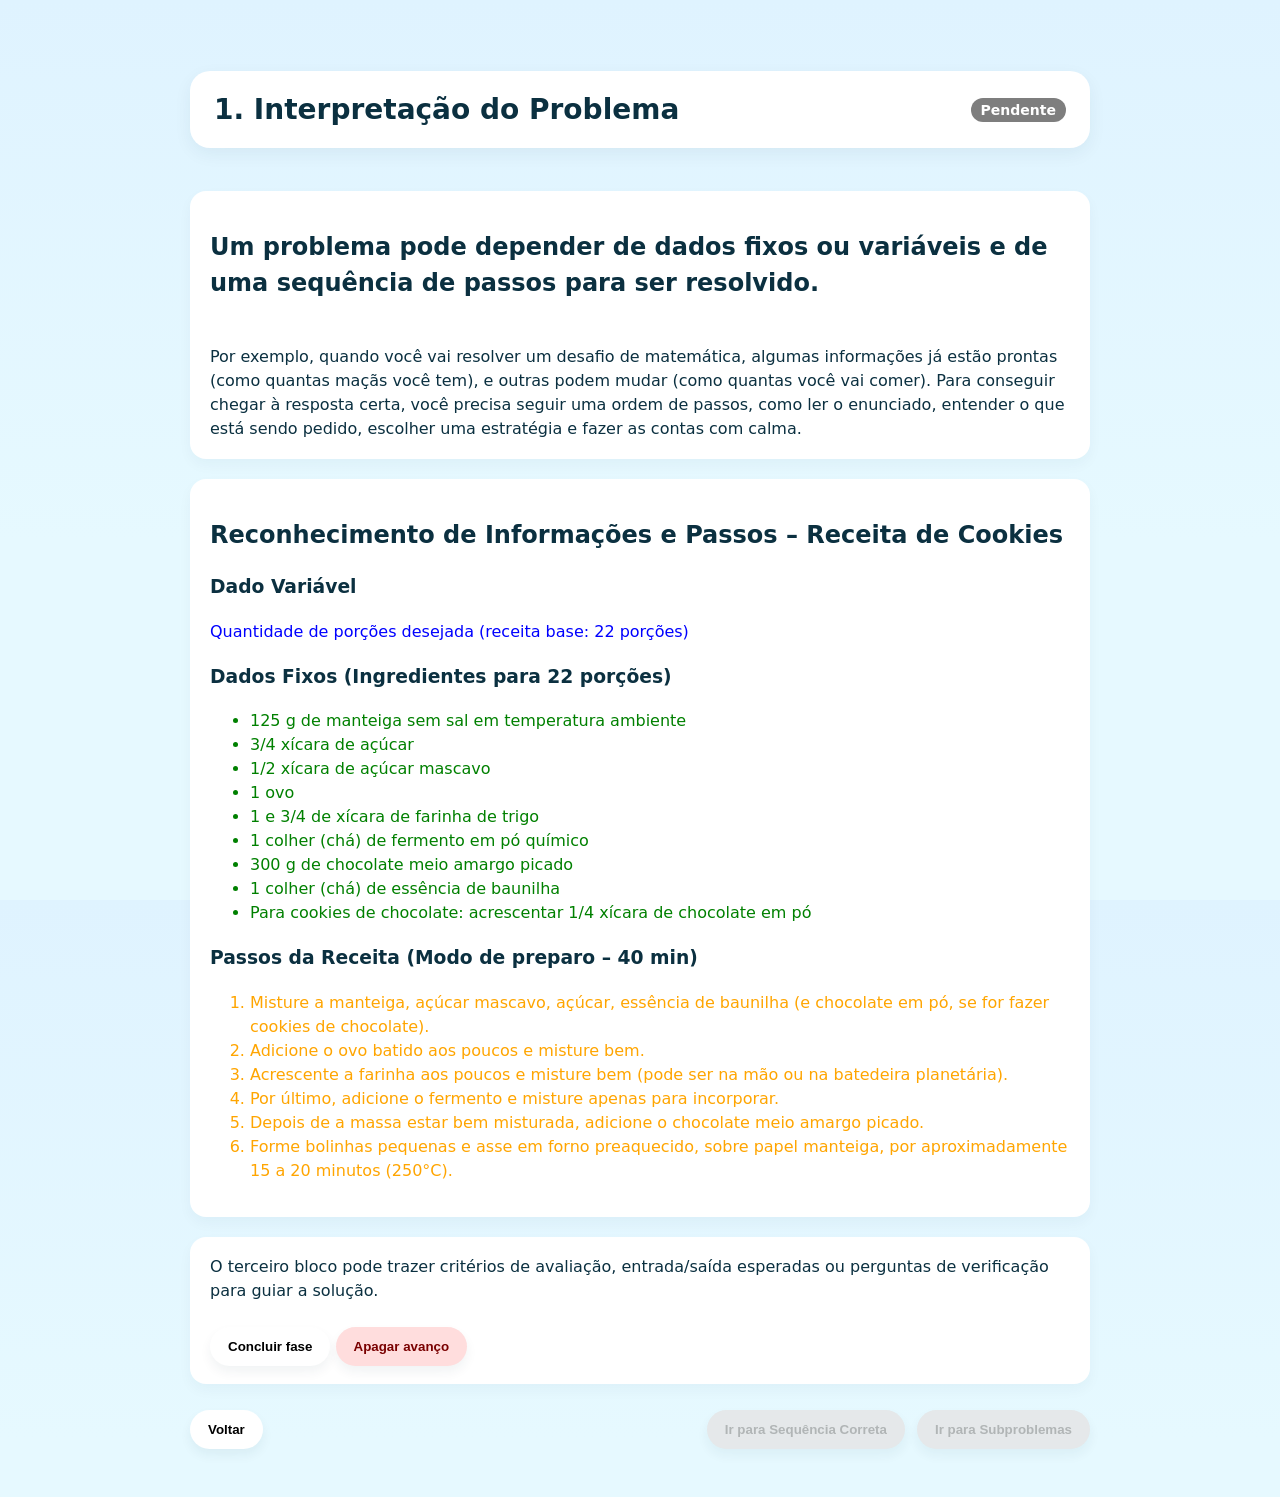
==== Implementação/fase 1.html @ 33d705ee "estrutura" ====
<!doctype html>
<html lang="pt-BR">
<head>
  <meta charset="utf-8" />
  <meta name="viewport" content="width=device-width, initial-scale=1" />
  <title>Interpretação do Problema</title>
  <style>
    :root{
      --bg: #dff3ff;
      --card: #ffffff;
      --radius: 16px;
      --gap: 20px;
      --maxw: 900px;
      --text-color: #0b3040;
    }

    *{box-sizing:border-box}
    html,body{
      height:100%;
      margin:0;
      font-family: Inter, system-ui, -apple-system, "Segoe UI", Roboto, "Helvetica Neue", Arial;
      background: linear-gradient(180deg, var(--bg), #e6f9ff 60%);
      color: var(--text-color);
      -webkit-font-smoothing:antialiased;
      -moz-osx-font-smoothing:grayscale;
    }

    .page{
      min-height:100%;
      display:flex;
      align-items:center;
      justify-content:center;
      padding:48px 16px;
    }

    .card{
      width:100%;
      max-width:var(--maxw);
      display:grid;
      grid-template-columns: 1fr;
      gap:var(--gap);
    }

    .title-box{
      background:var(--card);
      padding:22px 24px;
      border-radius: calc(var(--radius) + 4px);
      box-shadow: 0 6px 18px rgba(11,48,64,0.06);
      font-size:clamp(20px, 3.6vw, 28px);
      font-weight:700;
      display:flex;
      align-items:center;
      justify-content:space-between;
    }

    .text-block{
      background:var(--card);
      padding:18px 20px;
      border-radius:var(--radius);
      box-shadow: 0 6px 14px rgba(11,48,64,0.04);
      line-height:1.5;
      font-size:16px;
    }

    .controls{
      display:flex;
      gap:12px;
      justify-content:space-between;
      align-items:center;
      margin-top:6px;
    }

    .btn{
      background: var(--card);
      border:0;
      padding:12px 18px;
      border-radius:999px;
      box-shadow: 0 6px 12px rgba(11,48,64,0.06);
      cursor:pointer;
      font-weight:600;
      transition:transform .12s ease, box-shadow .12s ease, background .12s ease;
    }

    .btn:disabled{
      background:#e5e5e5;
      cursor:not-allowed;
      opacity:0.8;
    }

    .btn:active{transform:translateY(1px)}
    .btn:focus{outline:3px solid rgba(11,48,64,0.08)}

    .btn.secondary{
      padding:10px 16px;
    }

    .btn-danger{
      background:#ffdddd;
      color:#7a0000;
      font-weight:700;
    }

    @media (min-width:700px){
      .card{
        grid-template-columns: 1fr;
      }
      .controls{
        display:flex;
      }
    }
    
    .status-badge{
      float:right;
      padding:4px 10px;
      border-radius:12px;
      font-size:14px;
      font-weight:600;
      color:white;
    }

    .status-pendente{
      background:#7e7e7e;
    }

    .status-concluido{
      background:#2e9d3d;
    }
  </style>
</head>
<body>
  <main class="page">
    <section class="card" role="main" aria-labelledby="page-title">
      <h1 id="page-title" class="title-box">1. Interpretação do Problema
        <span id="statusBadge" class="status-badge">Pendente</span>
      </h1>

      <article class="text-block">
        <h2>Um problema pode depender de dados fixos ou variáveis e de uma sequência de passos para ser resolvido.</h2>
        <br>
        Por exemplo, quando você vai resolver um desafio de matemática, algumas informações já estão prontas (como quantas maçãs você tem), e outras podem mudar (como quantas você vai comer). Para conseguir chegar à resposta certa, você precisa seguir uma ordem de passos, como ler o enunciado, entender o que está sendo pedido, escolher uma estratégia e fazer as contas com calma.
      </article>

      <article class="text-block">

        <h2>Reconhecimento de Informações e Passos – Receita de Cookies</h2>

        <h3>Dado Variável</h3>
        <p style="color: blue;">Quantidade de porções desejada (receita base: 22 porções)</p>

        <h3>Dados Fixos (Ingredientes para 22 porções)</h3>
        <ul>
          <li style="color: green;">125 g de manteiga sem sal em temperatura ambiente</li>
          <li style="color: green;">3/4 xícara de açúcar</li>
          <li style="color: green;">1/2 xícara de açúcar mascavo</li>
          <li style="color: green;">1 ovo</li>
          <li style="color: green;">1 e 3/4 de xícara de farinha de trigo</li>
          <li style="color: green;">1 colher (chá) de fermento em pó químico</li>
          <li style="color: green;">300 g de chocolate meio amargo picado</li>
          <li style="color: green;">1 colher (chá) de essência de baunilha</li>
          <li style="color: green;">Para cookies de chocolate: acrescentar 1/4 xícara de chocolate em pó</li>
        </ul>

        <h3>Passos da Receita (Modo de preparo – 40 min)</h3>
        <ol>
          <li style="color: orange;">Misture a manteiga, açúcar mascavo, açúcar, essência de baunilha (e chocolate em pó, se for fazer cookies de chocolate).</li>
          <li style="color: orange;">Adicione o ovo batido aos poucos e misture bem.</li>
          <li style="color: orange;">Acrescente a farinha aos poucos e misture bem (pode ser na mão ou na batedeira planetária).</li>
          <li style="color: orange;">Por último, adicione o fermento e misture apenas para incorporar.</li>
          <li style="color: orange;">Depois de a massa estar bem misturada, adicione o chocolate meio amargo picado.</li>
          <li style="color: orange;">Forme bolinhas pequenas e asse em forno preaquecido, sobre papel manteiga, por aproximadamente 15 a 20 minutos (250°C).</li>
        </ol>
      </article>

      <article class="text-block">
        O terceiro bloco pode trazer critérios de avaliação, entrada/saída esperadas ou perguntas de verificação para guiar a solução.
        <br><br>
        <button id="concluirBtn" class="btn" type="button">Concluir fase</button>
        <button id="apagarBtn" class="btn btn-danger" type="button">Apagar avanço</button>
      </article>

      <div class="controls" aria-hidden="false">
        <button class="btn left" id="backBtn" type="button">Voltar</button>
        
        <div style="display:flex; gap:12px;">
          <button class="btn left" id="jumpBtn" type="button">Ir para Sequência Correta</button>
          <button class="btn right" id="nextBtn" type="button">Ir para Subproblemas</button>
        </div>
      </div>
    </section>
  </main>

  <script>
    const fase = "fase 1";

    const backBtn = document.getElementById('backBtn');
    const jumpBtn = document.getElementById('jumpBtn');
    const nextBtn = document.getElementById('nextBtn');
    const concluirBtn = document.getElementById('concluirBtn');
    const apagarBtn = document.getElementById('apagarBtn');

    const statusBadge = document.getElementById('statusBadge');

    function voltarPagina() {
      window.location.href = 'main.html';
    }

    function irParaProximaFase() {
      window.location.href = 'fase 2.html';
    }

    function irParaOutraFase(){
      window.location.href = 'fase 4.html';
    }

    function foiConcluida() {
      const valor = localStorage.getItem(fase);
      if (valor === null) {
        localStorage.setItem(fase, 'nao concluida');
        return false;
      }
      return valor === 'concluida';
    }

    function concluirFase(){
      localStorage.setItem(fase, 'concluida');
      atualizarStatus();
    }

    function apagarAvanco(){
      localStorage.setItem(fase, 'nao concluida');
      atualizarStatus();
    }

    function atualizarStatus(){
      if(foiConcluida()){
        statusBadge.textContent = 'Concluído';
        statusBadge.className = 'status-badge status-concluido';
        nextBtn.disabled = false;
        jumpBtn.disabled = false;
      } else {
        statusBadge.textContent = 'Pendente';
        statusBadge.className = 'status-badge status-pendente';
        nextBtn.disabled = true;
        jumpBtn.disabled = true;
      }
    }

    backBtn.addEventListener('click', voltarPagina);
    jumpBtn.addEventListener('click', irParaOutraFase);
    nextBtn.addEventListener('click', irParaProximaFase);
    concluirBtn.addEventListener('click', concluirFase);
    apagarBtn.addEventListener('click', apagarAvanco);
    
    atualizarStatus();
  </script>
</body>
</html>
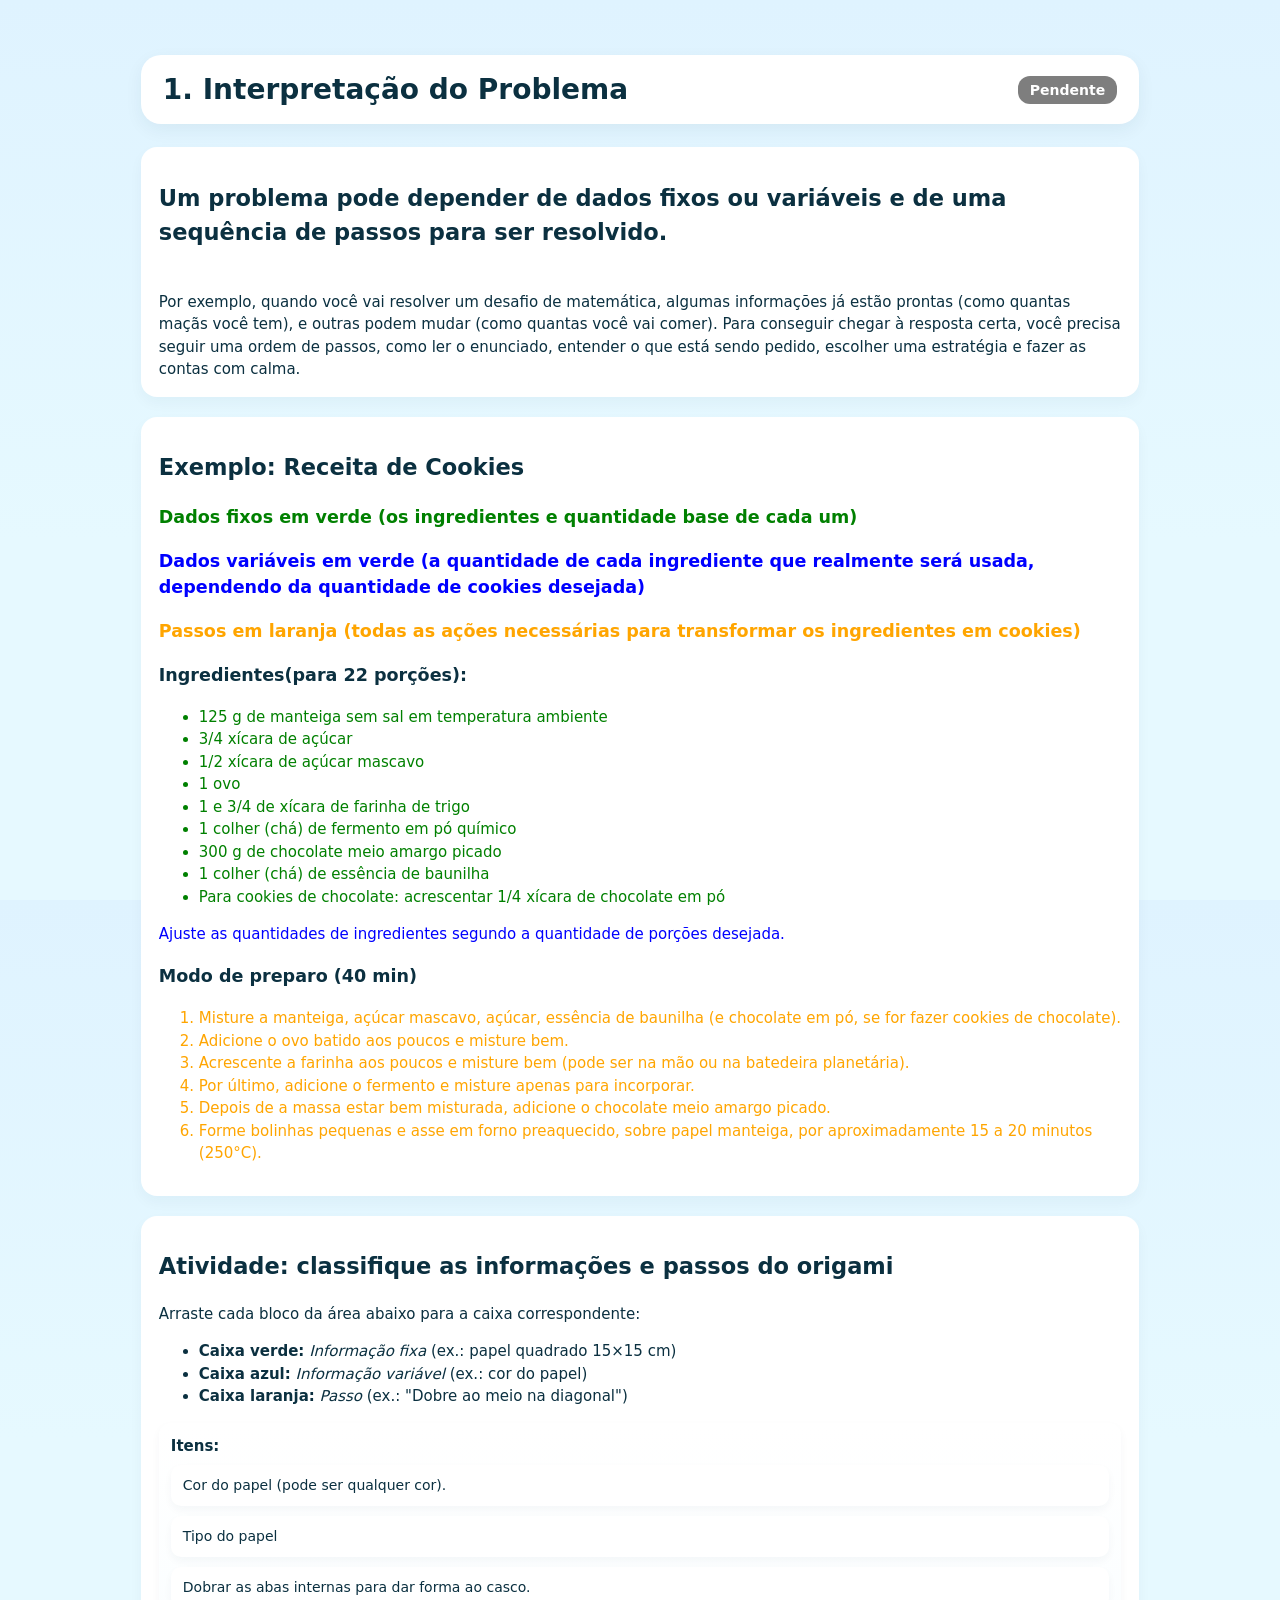
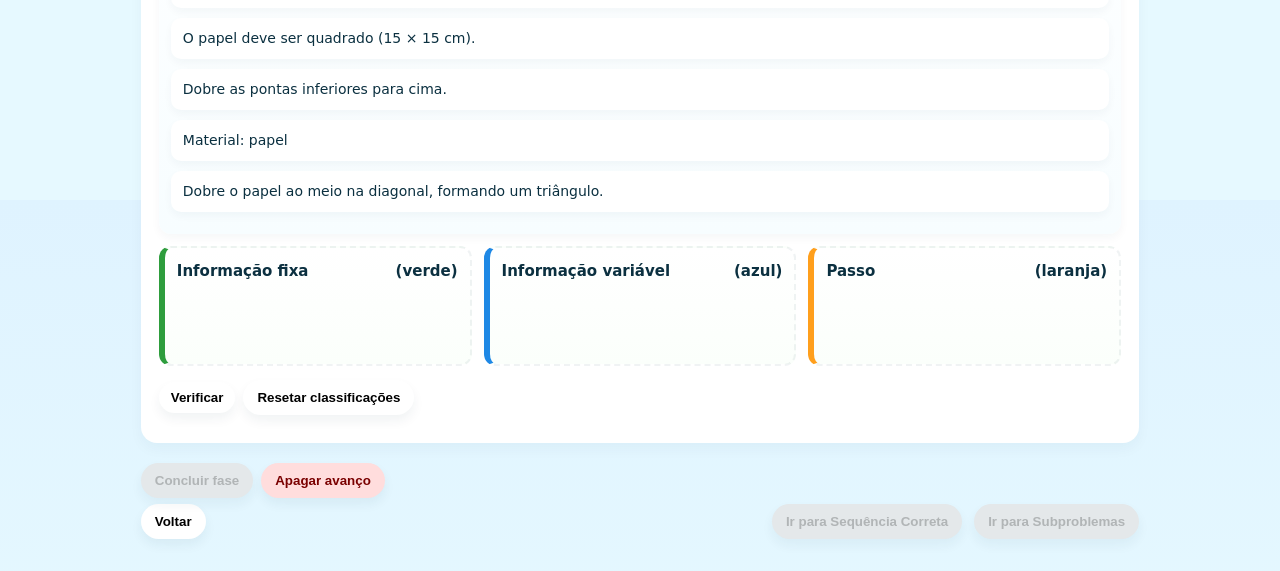
==== commit 11ff6b38: "Fase 1 pronta" ====
--- a/Implementação/fase 1.html
+++ b/Implementação/fase 1.html
@@ -3,15 +3,19 @@
 <head>
   <meta charset="utf-8" />
   <meta name="viewport" content="width=device-width, initial-scale=1" />
-  <title>Interpretação do Problema</title>
+  <title>1. Interpretação do Problema — Origami</title>
   <style>
     :root{
       --bg: #dff3ff;
       --card: #ffffff;
       --radius: 16px;
       --gap: 20px;
-      --maxw: 900px;
+      --maxw: 1100px;
       --text-color: #0b3040;
+      --green: #2e9d3d;
+      --blue: #1e88e5;
+      --orange: #ff9f1c;
+      --muted: #7e7e7e;
     }
 
     *{box-sizing:border-box}
@@ -30,20 +34,21 @@
       display:flex;
       align-items:center;
       justify-content:center;
-      padding:48px 16px;
+      padding:32px 16px;
     }
 
     .card{
       width:100%;
       max-width:var(--maxw);
       display:grid;
-      grid-template-columns: 1fr;
+      grid-template-columns: 1fr 380px;
       gap:var(--gap);
     }
 
     .title-box{
+      grid-column: 1 / -1;
       background:var(--card);
-      padding:22px 24px;
+      padding:18px 22px;
       border-radius: calc(var(--radius) + 4px);
       box-shadow: 0 6px 18px rgba(11,48,64,0.06);
       font-size:clamp(20px, 3.6vw, 28px);
@@ -55,11 +60,12 @@
 
     .text-block{
       background:var(--card);
-      padding:18px 20px;
+      padding:16px 18px;
+      margin-bottom: 20px;
       border-radius:var(--radius);
       box-shadow: 0 6px 14px rgba(11,48,64,0.04);
       line-height:1.5;
-      font-size:16px;
+      font-size:15px;
     }
 
     .controls{
@@ -68,12 +74,13 @@
       justify-content:space-between;
       align-items:center;
       margin-top:6px;
+      grid-column: 1 / -1;
     }
 
     .btn{
       background: var(--card);
       border:0;
-      padding:12px 18px;
+      padding:10px 14px;
       border-radius:999px;
       box-shadow: 0 6px 12px rgba(11,48,64,0.06);
       cursor:pointer;
@@ -91,7 +98,7 @@
     .btn:focus{outline:3px solid rgba(11,48,64,0.08)}
 
     .btn.secondary{
-      padding:10px 16px;
+      padding:8px 12px;
     }
 
     .btn-danger{
@@ -100,18 +107,81 @@
       font-weight:700;
     }
 
-    @media (min-width:700px){
-      .card{
-        grid-template-columns: 1fr;
-      }
-      .controls{
-        display:flex;
-      }
-    }
-    
+    .sidebar{
+      display:flex;
+      flex-direction:column;
+      gap:12px;
+      align-items:stretch;
+      margin-bottom: 20px;
+    }
+
+    .pool{
+      background: linear-gradient(180deg,#fff 0,#f7fdff 100%);
+      padding:12px;
+      border-radius:12px;
+      min-height:280px;
+      box-shadow: 0 4px 10px rgba(11,48,64,0.04);
+      overflow:auto;
+    }
+
+    .pool h3{
+      margin:0 0 8px 0;
+      font-size:15px;
+    }
+
+    .draggable{
+      background:var(--card);
+      padding:10px 12px;
+      border-radius:10px;
+      box-shadow: 0 4px 8px rgba(11,48,64,0.04);
+      margin-bottom:10px;
+      cursor:grab;
+      user-select:none;
+      font-size:14px;
+    }
+
+    .draggable[aria-grabbed="true"]{opacity:0.7}
+
+    .dropzone{
+      background: linear-gradient(180deg,#ffffff 0,#fbfffb 100%);
+      border:2px dashed rgba(11,48,64,0.06);
+      padding:12px;
+      border-radius:12px;
+      min-height:120px;
+      display:flex;
+      flex-direction:column;
+      gap:8px;
+      align-items:stretch;
+      transition:background .12s ease, border-color .12s ease;
+    }
+
+    .dropzone.over{
+      border-color: rgba(11,48,64,0.12);
+      background: rgba(255,255,255,0.98);
+    }
+
+    .drop-title{
+      display:flex;
+      align-items:center;
+      justify-content:space-between;
+      gap:8px;
+      margin-bottom:6px;
+      font-weight:700;
+    }
+
+    .drop-grid{
+      display:grid;
+      grid-template-columns: 1fr;
+      gap:12px;
+    }
+
+    .drop-green{ border-left:6px solid var(--green); }
+    .drop-blue{ border-left:6px solid var(--blue); }
+    .drop-orange{ border-left:6px solid var(--orange); }
+
     .status-badge{
       float:right;
-      padding:4px 10px;
+      padding:6px 12px;
       border-radius:12px;
       font-size:14px;
       font-weight:600;
@@ -119,17 +189,32 @@
     }
 
     .status-pendente{
-      background:#7e7e7e;
+      background:var(--muted);
     }
 
     .status-concluido{
-      background:#2e9d3d;
+      background:var(--green);
+    }
+
+    .hint {
+      font-size:13px;
+      color: #334;
+      opacity:0.9;
+      margin-top:8px;
+    }
+
+    .result-correct{ background: linear-gradient(90deg, rgba(46,157,61,0.12), rgba(46,157,61,0.06)); border-left:4px solid var(--green); }
+    .result-wrong{ background: linear-gradient(90deg, rgba(255,159,28,0.06), rgba(255,50,50,0.02)); border-left:4px solid #e04e4e; }
+
+    @media (max-width: 980px){
+      .card{ grid-template-columns: 1fr; padding-bottom:20px; }
+      .sidebar{ order: 2; }
     }
   </style>
 </head>
 <body>
   <main class="page">
-    <section class="card" role="main" aria-labelledby="page-title">
+    <section role="main" aria-labelledby="page-title" style="width: 80%;">
       <h1 id="page-title" class="title-box">1. Interpretação do Problema
         <span id="statusBadge" class="status-badge">Pendente</span>
       </h1>
@@ -142,12 +227,14 @@
 
       <article class="text-block">
 
-        <h2>Reconhecimento de Informações e Passos – Receita de Cookies</h2>
-
-        <h3>Dado Variável</h3>
-        <p style="color: blue;">Quantidade de porções desejada (receita base: 22 porções)</p>
-
-        <h3>Dados Fixos (Ingredientes para 22 porções)</h3>
+        <h2>Exemplo: Receita de Cookies</h2>
+
+        <h3 style="color: green;">Dados fixos em verde (os ingredientes e quantidade base de cada um)</h3>
+        <h3 style="color: blue;">Dados variáveis em verde (a quantidade de cada ingrediente que realmente será usada, dependendo da quantidade de cookies desejada)</h3>
+        <h3 style="color: orange;">Passos em laranja (todas as ações necessárias para transformar os ingredientes em cookies)</h3>
+
+
+        <h3>Ingredientes(para 22 porções):</h3>
         <ul>
           <li style="color: green;">125 g de manteiga sem sal em temperatura ambiente</li>
           <li style="color: green;">3/4 xícara de açúcar</li>
@@ -160,7 +247,9 @@
           <li style="color: green;">Para cookies de chocolate: acrescentar 1/4 xícara de chocolate em pó</li>
         </ul>
 
-        <h3>Passos da Receita (Modo de preparo – 40 min)</h3>
+        <p style="color: blue;">Ajuste as quantidades de ingredientes segundo a quantidade de porções desejada.</p>
+
+        <h3>Modo de preparo (40 min)</h3>
         <ol>
           <li style="color: orange;">Misture a manteiga, açúcar mascavo, açúcar, essência de baunilha (e chocolate em pó, se for fazer cookies de chocolate).</li>
           <li style="color: orange;">Adicione o ovo batido aos poucos e misture bem.</li>
@@ -172,11 +261,54 @@
       </article>
 
       <article class="text-block">
-        O terceiro bloco pode trazer critérios de avaliação, entrada/saída esperadas ou perguntas de verificação para guiar a solução.
-        <br><br>
-        <button id="concluirBtn" class="btn" type="button">Concluir fase</button>
+        <h2>Atividade: classifique as informações e passos do origami</h2>
+        <p>Arraste cada bloco da área abaixo para a caixa correspondente:</p>
+        <ul>
+          <li><strong>Caixa verde:</strong> <em>Informação fixa</em> (ex.: papel quadrado 15×15 cm)</li>
+          <li><strong>Caixa azul:</strong> <em>Informação variável</em> (ex.: cor do papel)</li>
+          <li><strong>Caixa laranja:</strong> <em>Passo</em> (ex.: "Dobre ao meio na diagonal")</li>
+        </ul>
+        <div class="pool" id="pool" aria-label="Itens para classificar">
+          <h3>Itens:</h3>
+          <!-- draggable items injected by JS -->
+        </div>
+
+        <div style="display:flex; gap:12px; margin-top:12px; align-items:flex-start;">
+          <div style="flex:1">
+            <div class="dropzone drop-green" id="zone-fixed" data-kind="fixa" aria-label="Caixa de informação fixa">
+              <div class="drop-title"><span>Informação fixa</span><span> (verde)</span></div>
+              <div id="fixedList" class="drop-grid" aria-live="polite"></div>
+            </div>
+          </div>
+
+          <div style="flex:1">
+            <div class="dropzone drop-blue" id="zone-variable" data-kind="variavel" aria-label="Caixa de informação variável">
+              <div class="drop-title"><span>Informação variável</span><span> (azul)</span></div>
+              <div id="variableList" class="drop-grid" aria-live="polite"></div>
+            </div>
+          </div>
+
+          <div style="flex:1">
+            <div class="dropzone drop-orange" id="zone-step" data-kind="passo" aria-label="Caixa de passo">
+              <div class="drop-title"><span>Passo</span><span> (laranja)</span></div>
+              <div id="stepList" class="drop-grid" aria-live="polite"></div>
+            </div>
+          </div>
+        </div>
+
+        <div style="margin-top:14px; display:flex; gap:8px; align-items:center;">
+          <button id="verifyBtn" class="btn secondary">Verificar</button>
+          <button id="resetClassBtn" class="btn">Resetar classificações</button>
+        </div>
+
+        <div id="feedback" style="margin-top:12px;"></div>
+        
+      </article>
+
+      <div style="display:flex; gap:8px;">
+        <button id="concluirBtn" class="btn" type="button" disabled>Concluir fase</button>
         <button id="apagarBtn" class="btn btn-danger" type="button">Apagar avanço</button>
-      </article>
+      </div>
 
       <div class="controls" aria-hidden="false">
         <button class="btn left" id="backBtn" type="button">Voltar</button>
@@ -190,28 +322,266 @@
   </main>
 
   <script>
+    /*******************************
+     * Configurações e dados
+     *******************************/
     const fase = "fase 1";
+    const storageKey = "classificacoes_fase1";
+
+    // Itens para classificar: id, texto, tipoCorreto ("fixa","variavel","passo") or "irrelevante"
+    const items = [
+      { id: "i1", text: "O papel deve ser quadrado (15 × 15 cm).", correct: "fixa" },
+      { id: "i2", text: "Cor do papel (pode ser qualquer cor).", correct: "variavel" },
+      { id: "i3", text: "Dobre o papel ao meio na diagonal, formando um triângulo.", correct: "passo" },
+      { id: "i4", text: "Dobre as pontas inferiores para cima.", correct: "passo" },
+      { id: "i5", text: "Material: papel", correct: "fixa" },
+      { id: "i6", text: "Tipo do papel", correct: "variavel" },
+      { id: "i7", text: "Dobrar as abas internas para dar forma ao casco.", correct: "passo" },
+    ];
+
+    // Elementos DOM
+    const pool = document.getElementById('pool');
+    const fixedList = document.getElementById('fixedList');
+    const variableList = document.getElementById('variableList');
+    const stepList = document.getElementById('stepList');
+    const verifyBtn = document.getElementById('verifyBtn');
+    const resetClassBtn = document.getElementById('resetClassBtn');
+    const concluirBtn = document.getElementById('concluirBtn');
+    const apagarBtn = document.getElementById('apagarBtn');
+    const statusBadge = document.getElementById('statusBadge');
+    const feedback = document.getElementById('feedback');
 
     const backBtn = document.getElementById('backBtn');
     const jumpBtn = document.getElementById('jumpBtn');
     const nextBtn = document.getElementById('nextBtn');
-    const concluirBtn = document.getElementById('concluirBtn');
-    const apagarBtn = document.getElementById('apagarBtn');
-
-    const statusBadge = document.getElementById('statusBadge');
-
-    function voltarPagina() {
-      window.location.href = 'main.html';
-    }
-
-    function irParaProximaFase() {
-      window.location.href = 'fase 2.html';
-    }
-
-    function irParaOutraFase(){
-      window.location.href = 'fase 4.html';
-    }
-
+
+    // Drag state
+    let dragId = null;
+
+    /*******************************
+     * Inicialização
+     *******************************/
+    function shuffleArray(a){
+      for(let i = a.length - 1; i > 0; i--){
+        const j = Math.floor(Math.random() * (i + 1));
+        [a[i], a[j]] = [a[j], a[i]];
+      }
+      return a;
+    }
+
+    function createDraggable(item){
+      const div = document.createElement('div');
+      div.className = 'draggable';
+      div.setAttribute('draggable', 'true');
+      div.id = item.id;
+      div.textContent = item.text;
+      div.dataset.correct = item.correct;
+      div.setAttribute('role','listitem');
+      div.setAttribute('aria-grabbed','false');
+
+      div.addEventListener('dragstart', (e) => {
+        dragId = item.id;
+        e.dataTransfer.setData('text/plain', item.id);
+        e.dataTransfer.effectAllowed = 'move';
+        div.setAttribute('aria-grabbed','true');
+      });
+
+      div.addEventListener('dragend', () => {
+        dragId = null;
+        div.setAttribute('aria-grabbed','false');
+      });
+
+      return div;
+    }
+
+    // Render pool (shuffle)
+    function renderPool(){
+      pool.querySelectorAll('.draggable').forEach(n => n.remove());
+      const shuffled = shuffleArray(items.slice());
+      shuffled.forEach(it => {
+        const node = createDraggable(it);
+        pool.appendChild(node);
+      });
+    }
+
+    // Dropzone handlers
+    function allowDrop(e){ e.preventDefault(); e.dataTransfer.dropEffect = 'move'; }
+    function onZoneDragEnter(e){ e.preventDefault(); e.currentTarget.classList.add('over'); }
+    function onZoneDragLeave(e){ e.currentTarget.classList.remove('over'); }
+
+    function onDrop(e){
+      e.preventDefault();
+      const id = e.dataTransfer.getData('text/plain');
+      const node = document.getElementById(id);
+      if(!node) return;
+      const zone = e.currentTarget;
+      zone.classList.remove('over');
+
+      // Append node to zone container element (the inner list)
+      const inner = zone.querySelector('.drop-grid');
+      inner.appendChild(node);
+
+      saveClassificationsToStorage(); // persist
+    }
+
+    // Setup dropzones
+    function setupDropzones(){
+      const zones = document.querySelectorAll('.dropzone');
+      zones.forEach(z => {
+        z.addEventListener('dragover', allowDrop);
+        z.addEventListener('dragenter', onZoneDragEnter);
+        z.addEventListener('dragleave', onZoneDragLeave);
+        z.addEventListener('drop', onDrop);
+      });
+      // Make pool accept drops (to return an item)
+      pool.addEventListener('dragover', allowDrop);
+      pool.addEventListener('drop', (e) => {
+        e.preventDefault();
+        const id = e.dataTransfer.getData('text/plain');
+        const node = document.getElementById(id);
+        if(node){
+          pool.appendChild(node);
+          saveClassificationsToStorage();
+        }
+      });
+    }
+
+    /*******************************
+     * Check / verify logic
+     *******************************/
+    function gatherAssignments(){
+      // return map id => assignedKind ('fixa','variavel','passo' or null if in pool)
+      const map = {};
+      items.forEach(it => { map[it.id] = null; });
+      // zones
+      fixedList.querySelectorAll('.draggable').forEach(n => map[n.id] = 'fixa');
+      variableList.querySelectorAll('.draggable').forEach(n => map[n.id] = 'variavel');
+      stepList.querySelectorAll('.draggable').forEach(n => map[n.id] = 'passo');
+      // pool => null
+      pool.querySelectorAll('.draggable').forEach(n => { if(map[n.id] === null) map[n.id] = null; });
+      return map;
+    }
+
+    function verify(){
+      const assignments = gatherAssignments();
+      let totalToCheck = 0;
+      let correctCount = 0;
+      feedback.innerHTML = '';
+
+      items.forEach(it => {
+        const assigned = assignments[it.id]; // 'fixa','variavel','passo' or null
+        const node = document.getElementById(it.id);
+        // only evaluate non-irrelevant items (irrelevantes should stay in pool => assigned === null)
+        if(it.correct === 'irrelevante'){
+          totalToCheck++; // we'll check that it stayed in pool (assigned === null)
+          const ok = (assigned === null);
+          markResult(node, ok);
+          if(ok) correctCount++;
+        } else {
+          // for teachable focus: require that all non-irrelevant items are placed (not null)
+          totalToCheck++;
+          const ok = (assigned === it.correct);
+          markResult(node, ok);
+          if(ok) correctCount++;
+        }
+      });
+
+      const pct = Math.round((correctCount/totalToCheck) * 100);
+      const msg = `<strong>Resultado:</strong> ${correctCount} de ${totalToCheck} corretos (${pct}%).`;
+      feedback.innerHTML = `<div style="font-weight:700; margin-bottom:6px;">${msg}</div>`;
+      // list quick tips
+      const wrongs = items.filter(it => {
+        const assigned = gatherAssignments()[it.id];
+        if(it.correct === 'irrelevante') return assigned !== null;
+        return assigned !== it.correct;
+      });
+      if(wrongs.length){
+        const ul = document.createElement('ul');
+        wrongs.forEach(w => {
+          const li = document.createElement('li');
+          li.textContent = `${w.text}`;
+          ul.appendChild(li);
+        });
+        const p = document.createElement('div');
+        p.innerHTML = '<em>Verifique os itens abaixo:</em>';
+        feedback.appendChild(p);
+        feedback.appendChild(ul);
+      } else {
+        const p = document.createElement('div');
+        p.style.marginTop = '6px';
+        p.style.color = 'green';
+        p.textContent = 'Tudo correto! Você pode concluir a fase.';
+        feedback.appendChild(p);
+      }
+
+      // Enable conclude if all correct
+      if(wrongs.length === 0){
+        concluirBtn.disabled = false;
+      } else {
+        concluirBtn.disabled = true;
+      }
+
+      // Save latest assignments
+      saveClassificationsToStorage();
+    }
+
+    function markResult(node, ok){
+      if(!node) return;
+      // remove previous markers
+      node.classList.remove('result-correct','result-wrong');
+      if(ok){
+        node.classList.add('result-correct');
+      } else {
+        node.classList.add('result-wrong');
+      }
+    }
+
+    /*******************************
+     * Persistence
+     *******************************/
+    function saveClassificationsToStorage(){
+      const map = gatherAssignments();
+      localStorage.setItem(storageKey, JSON.stringify(map));
+    }
+
+    function loadClassificationsFromStorage(){
+      const raw = localStorage.getItem(storageKey);
+      if(!raw) return false;
+      try {
+        const map = JSON.parse(raw);
+        // First, move everything back to pool
+        pool.querySelectorAll('.draggable').forEach(n => pool.appendChild(n));
+        // Then place according to map
+        Object.entries(map).forEach(([id, assigned]) => {
+          const node = document.getElementById(id);
+          if(!node) return;
+          if(assigned === 'fixa') fixedList.appendChild(node);
+          else if(assigned === 'variavel') variableList.appendChild(node);
+          else if(assigned === 'passo') stepList.appendChild(node);
+          else pool.appendChild(node);
+        });
+        return true;
+      } catch(e){
+        console.error(e);
+        return false;
+      }
+    }
+
+    function resetClassifications(){
+      // move all to pool
+      document.querySelectorAll('.drop-grid .draggable').forEach(n => pool.appendChild(n));
+      // remove markings
+      document.querySelectorAll('.draggable').forEach(n => {
+        n.classList.remove('result-correct','result-wrong');
+      });
+      localStorage.removeItem(storageKey);
+      concluirBtn.disabled = true;
+      feedback.innerHTML = '';
+    }
+
+    /*******************************
+     * Status / concluir / apagar
+     *******************************/
     function foiConcluida() {
       const valor = localStorage.getItem(fase);
       if (valor === null) {
@@ -222,13 +592,17 @@
     }
 
     function concluirFase(){
+      // only allow if concluirBtn is enabled
+      if(concluirBtn.disabled) return;
       localStorage.setItem(fase, 'concluida');
       atualizarStatus();
     }
 
     function apagarAvanco(){
       localStorage.setItem(fase, 'nao concluida');
+      localStorage.removeItem(storageKey);
       atualizarStatus();
+      resetClassifications();
     }
 
     function atualizarStatus(){
@@ -245,13 +619,35 @@
       }
     }
 
-    backBtn.addEventListener('click', voltarPagina);
-    jumpBtn.addEventListener('click', irParaOutraFase);
-    nextBtn.addEventListener('click', irParaProximaFase);
+    /*******************************
+     * Inicializa tudo
+     *******************************/
+    function init(){
+      renderPool();
+      setupDropzones();
+      // Try to load saved classifications
+      const loaded = loadClassificationsFromStorage();
+      if(loaded){
+        // optionally auto-verify to mark
+        // keep conclude disabled until the student verifies
+      }
+      atualizarStatus();
+    }
+
+    /*******************************
+     * Event listeners
+     *******************************/
+    verifyBtn.addEventListener('click', verify);
+    resetClassBtn.addEventListener('click', resetClassifications);
     concluirBtn.addEventListener('click', concluirFase);
     apagarBtn.addEventListener('click', apagarAvanco);
-    
-    atualizarStatus();
+
+    backBtn.addEventListener('click', () => window.location.href = 'main.html');
+    jumpBtn.addEventListener('click', () => window.location.href = 'fase 4.html');
+    nextBtn.addEventListener('click', () => window.location.href = 'fase 2.html');
+
+    // init
+    init();
   </script>
 </body>
 </html>
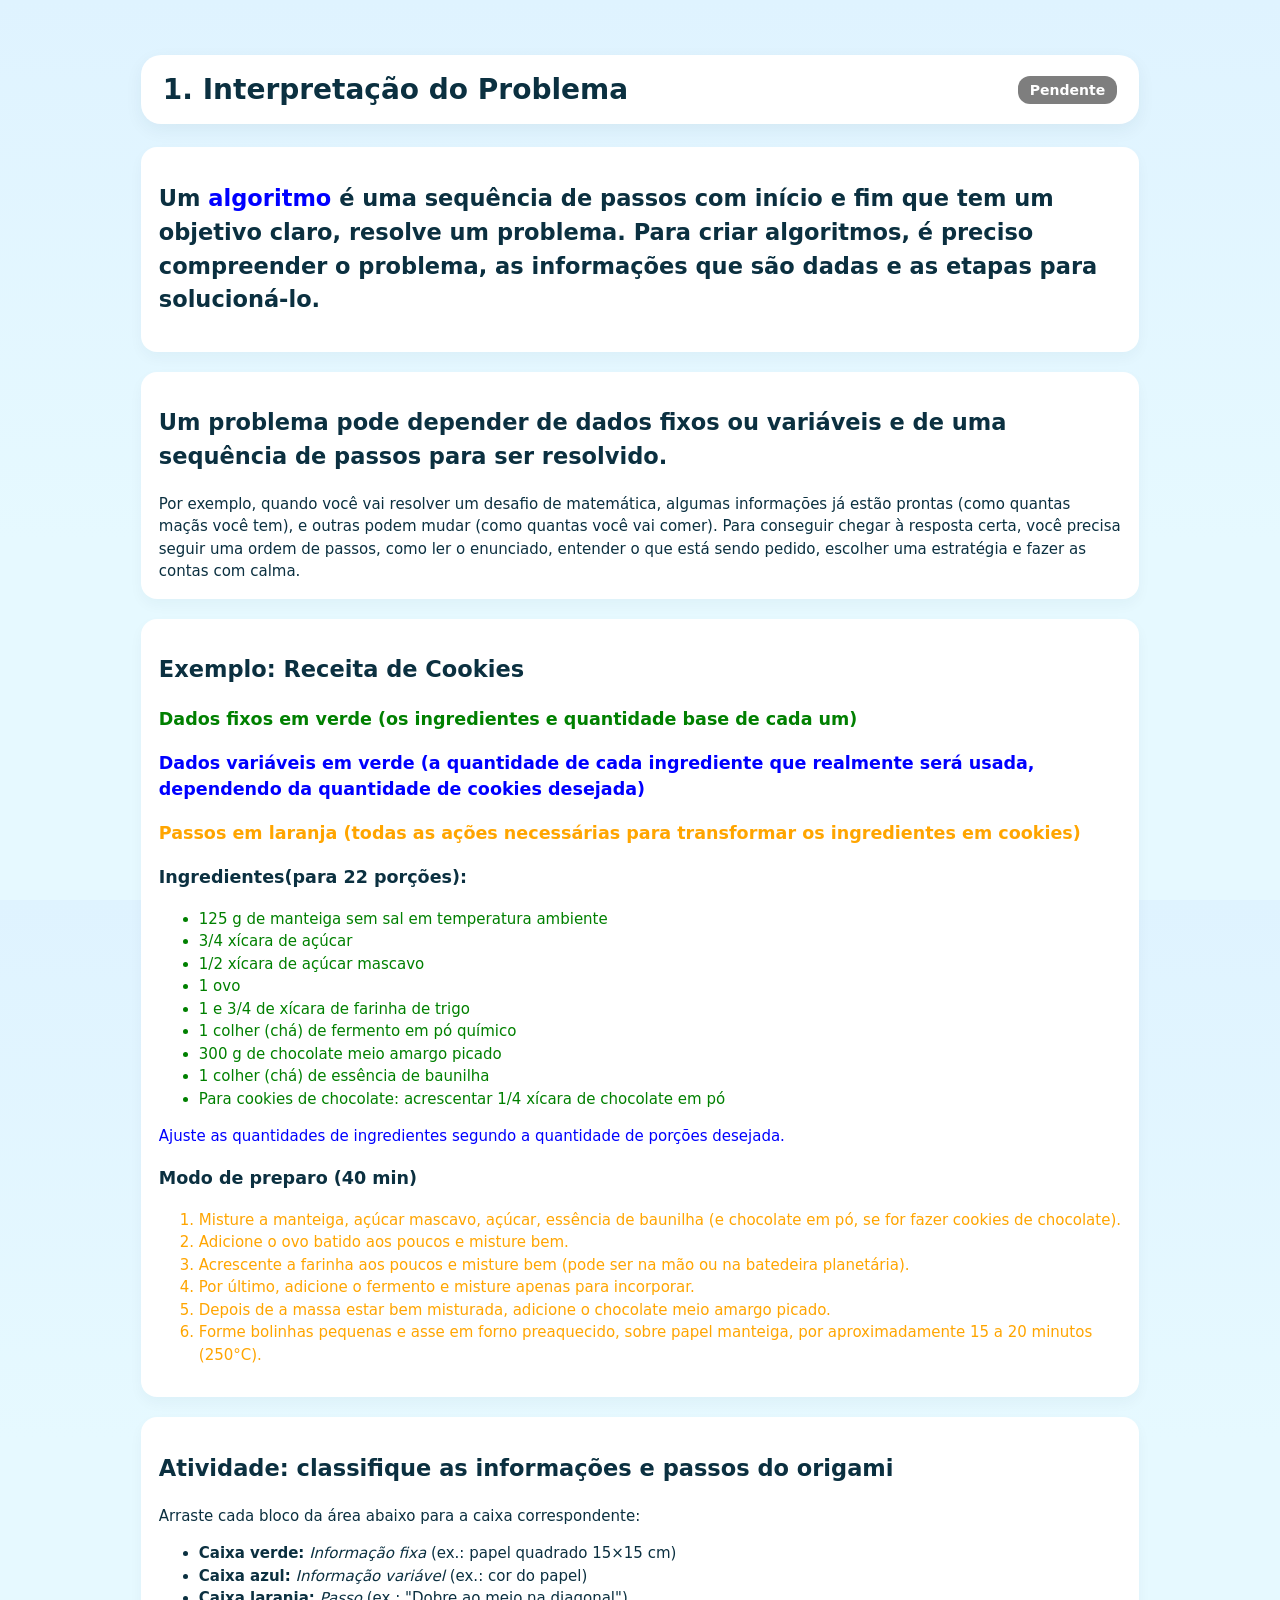
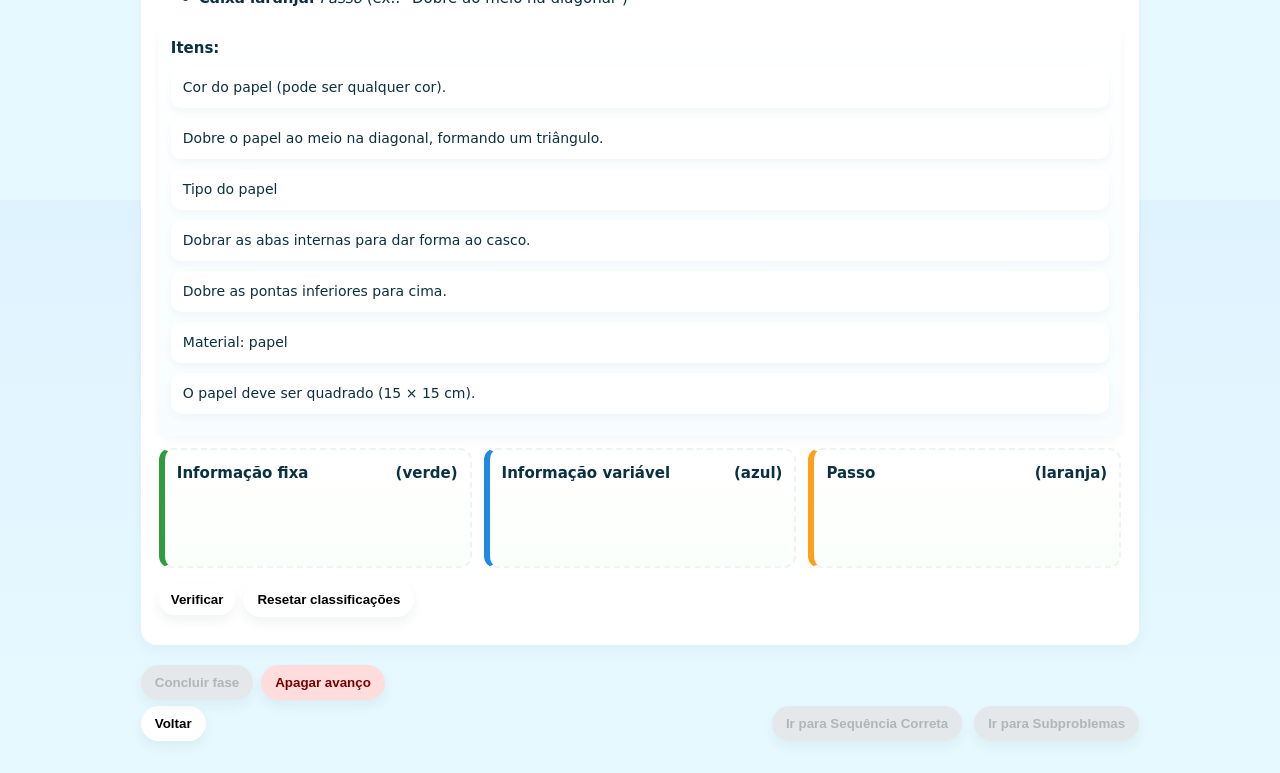
==== commit 1d72c1e3: "Fase 2" ====
--- a/Implementação/fase 1.html
+++ b/Implementação/fase 1.html
@@ -4,213 +4,7 @@
   <meta charset="utf-8" />
   <meta name="viewport" content="width=device-width, initial-scale=1" />
   <title>1. Interpretação do Problema — Origami</title>
-  <style>
-    :root{
-      --bg: #dff3ff;
-      --card: #ffffff;
-      --radius: 16px;
-      --gap: 20px;
-      --maxw: 1100px;
-      --text-color: #0b3040;
-      --green: #2e9d3d;
-      --blue: #1e88e5;
-      --orange: #ff9f1c;
-      --muted: #7e7e7e;
-    }
-
-    *{box-sizing:border-box}
-    html,body{
-      height:100%;
-      margin:0;
-      font-family: Inter, system-ui, -apple-system, "Segoe UI", Roboto, "Helvetica Neue", Arial;
-      background: linear-gradient(180deg, var(--bg), #e6f9ff 60%);
-      color: var(--text-color);
-      -webkit-font-smoothing:antialiased;
-      -moz-osx-font-smoothing:grayscale;
-    }
-
-    .page{
-      min-height:100%;
-      display:flex;
-      align-items:center;
-      justify-content:center;
-      padding:32px 16px;
-    }
-
-    .card{
-      width:100%;
-      max-width:var(--maxw);
-      display:grid;
-      grid-template-columns: 1fr 380px;
-      gap:var(--gap);
-    }
-
-    .title-box{
-      grid-column: 1 / -1;
-      background:var(--card);
-      padding:18px 22px;
-      border-radius: calc(var(--radius) + 4px);
-      box-shadow: 0 6px 18px rgba(11,48,64,0.06);
-      font-size:clamp(20px, 3.6vw, 28px);
-      font-weight:700;
-      display:flex;
-      align-items:center;
-      justify-content:space-between;
-    }
-
-    .text-block{
-      background:var(--card);
-      padding:16px 18px;
-      margin-bottom: 20px;
-      border-radius:var(--radius);
-      box-shadow: 0 6px 14px rgba(11,48,64,0.04);
-      line-height:1.5;
-      font-size:15px;
-    }
-
-    .controls{
-      display:flex;
-      gap:12px;
-      justify-content:space-between;
-      align-items:center;
-      margin-top:6px;
-      grid-column: 1 / -1;
-    }
-
-    .btn{
-      background: var(--card);
-      border:0;
-      padding:10px 14px;
-      border-radius:999px;
-      box-shadow: 0 6px 12px rgba(11,48,64,0.06);
-      cursor:pointer;
-      font-weight:600;
-      transition:transform .12s ease, box-shadow .12s ease, background .12s ease;
-    }
-
-    .btn:disabled{
-      background:#e5e5e5;
-      cursor:not-allowed;
-      opacity:0.8;
-    }
-
-    .btn:active{transform:translateY(1px)}
-    .btn:focus{outline:3px solid rgba(11,48,64,0.08)}
-
-    .btn.secondary{
-      padding:8px 12px;
-    }
-
-    .btn-danger{
-      background:#ffdddd;
-      color:#7a0000;
-      font-weight:700;
-    }
-
-    .sidebar{
-      display:flex;
-      flex-direction:column;
-      gap:12px;
-      align-items:stretch;
-      margin-bottom: 20px;
-    }
-
-    .pool{
-      background: linear-gradient(180deg,#fff 0,#f7fdff 100%);
-      padding:12px;
-      border-radius:12px;
-      min-height:280px;
-      box-shadow: 0 4px 10px rgba(11,48,64,0.04);
-      overflow:auto;
-    }
-
-    .pool h3{
-      margin:0 0 8px 0;
-      font-size:15px;
-    }
-
-    .draggable{
-      background:var(--card);
-      padding:10px 12px;
-      border-radius:10px;
-      box-shadow: 0 4px 8px rgba(11,48,64,0.04);
-      margin-bottom:10px;
-      cursor:grab;
-      user-select:none;
-      font-size:14px;
-    }
-
-    .draggable[aria-grabbed="true"]{opacity:0.7}
-
-    .dropzone{
-      background: linear-gradient(180deg,#ffffff 0,#fbfffb 100%);
-      border:2px dashed rgba(11,48,64,0.06);
-      padding:12px;
-      border-radius:12px;
-      min-height:120px;
-      display:flex;
-      flex-direction:column;
-      gap:8px;
-      align-items:stretch;
-      transition:background .12s ease, border-color .12s ease;
-    }
-
-    .dropzone.over{
-      border-color: rgba(11,48,64,0.12);
-      background: rgba(255,255,255,0.98);
-    }
-
-    .drop-title{
-      display:flex;
-      align-items:center;
-      justify-content:space-between;
-      gap:8px;
-      margin-bottom:6px;
-      font-weight:700;
-    }
-
-    .drop-grid{
-      display:grid;
-      grid-template-columns: 1fr;
-      gap:12px;
-    }
-
-    .drop-green{ border-left:6px solid var(--green); }
-    .drop-blue{ border-left:6px solid var(--blue); }
-    .drop-orange{ border-left:6px solid var(--orange); }
-
-    .status-badge{
-      float:right;
-      padding:6px 12px;
-      border-radius:12px;
-      font-size:14px;
-      font-weight:600;
-      color:white;
-    }
-
-    .status-pendente{
-      background:var(--muted);
-    }
-
-    .status-concluido{
-      background:var(--green);
-    }
-
-    .hint {
-      font-size:13px;
-      color: #334;
-      opacity:0.9;
-      margin-top:8px;
-    }
-
-    .result-correct{ background: linear-gradient(90deg, rgba(46,157,61,0.12), rgba(46,157,61,0.06)); border-left:4px solid var(--green); }
-    .result-wrong{ background: linear-gradient(90deg, rgba(255,159,28,0.06), rgba(255,50,50,0.02)); border-left:4px solid #e04e4e; }
-
-    @media (max-width: 980px){
-      .card{ grid-template-columns: 1fr; padding-bottom:20px; }
-      .sidebar{ order: 2; }
-    }
-  </style>
+  <link rel="stylesheet" href="style.css">
 </head>
 <body>
   <main class="page">
@@ -220,8 +14,14 @@
       </h1>
 
       <article class="text-block">
+        <h2>
+          Um <b style="color: blue;">algoritmo</b> é uma sequência de passos com início e fim que tem um objetivo claro, resolve um problema. Para criar algoritmos, é preciso compreender o problema, as informações que são dadas e as etapas para solucioná-lo.
+        </h2>
+      </article>
+
+      
+      <article class="text-block">
         <h2>Um problema pode depender de dados fixos ou variáveis e de uma sequência de passos para ser resolvido.</h2>
-        <br>
         Por exemplo, quando você vai resolver um desafio de matemática, algumas informações já estão prontas (como quantas maçãs você tem), e outras podem mudar (como quantas você vai comer). Para conseguir chegar à resposta certa, você precisa seguir uma ordem de passos, como ler o enunciado, entender o que está sendo pedido, escolher uma estratégia e fazer as contas com calma.
       </article>
 
--- a/Implementação/style.css
+++ b/Implementação/style.css
@@ -0,0 +1,204 @@
+:root{
+      --bg: #dff3ff;
+      --card: #ffffff;
+      --radius: 16px;
+      --gap: 20px;
+      --maxw: 1100px;
+      --text-color: #0b3040;
+      --green: #2e9d3d;
+      --blue: #1e88e5;
+      --orange: #ff9f1c;
+      --muted: #7e7e7e;
+    }
+
+    *{box-sizing:border-box}
+    html,body{
+      height:100%;
+      margin:0;
+      font-family: Inter, system-ui, -apple-system, "Segoe UI", Roboto, "Helvetica Neue", Arial;
+      background: linear-gradient(180deg, var(--bg), #e6f9ff 60%);
+      color: var(--text-color);
+      -webkit-font-smoothing:antialiased;
+      -moz-osx-font-smoothing:grayscale;
+    }
+
+    .page{
+      min-height:100%;
+      display:flex;
+      align-items:center;
+      justify-content:center;
+      padding:32px 16px;
+    }
+
+    .card{
+      width:100%;
+      max-width:var(--maxw);
+      grid-template-columns: 1fr 380px;
+      gap:var(--gap);
+    }
+
+    .title-box{
+      grid-column: 1 / -1;
+      background:var(--card);
+      padding:18px 22px;
+      border-radius: calc(var(--radius) + 4px);
+      box-shadow: 0 6px 18px rgba(11,48,64,0.06);
+      font-size:clamp(20px, 3.6vw, 28px);
+      font-weight:700;
+      display:flex;
+      align-items:center;
+      justify-content:space-between;
+    }
+
+    .text-block{
+      background:var(--card);
+      padding:16px 18px;
+      margin-bottom: 20px;
+      border-radius:var(--radius);
+      box-shadow: 0 6px 14px rgba(11,48,64,0.04);
+      line-height:1.5;
+      font-size:15px;
+    }
+
+    .controls{
+      display:flex;
+      gap:12px;
+      justify-content:space-between;
+      align-items:center;
+      margin-top:6px;
+      grid-column: 1 / -1;
+    }
+
+    .btn{
+      background: var(--card);
+      border:0;
+      padding:10px 14px;
+      border-radius:999px;
+      box-shadow: 0 6px 12px rgba(11,48,64,0.06);
+      cursor:pointer;
+      font-weight:600;
+      transition:transform .12s ease, box-shadow .12s ease, background .12s ease;
+    }
+
+    .btn:disabled{
+      background:#e5e5e5;
+      cursor:not-allowed;
+      opacity:0.8;
+    }
+
+    .btn:active{transform:translateY(1px)}
+    .btn:focus{outline:3px solid rgba(11,48,64,0.08)}
+
+    .btn.secondary{
+      padding:8px 12px;
+    }
+
+    .btn-danger{
+      background:#ffdddd;
+      color:#7a0000;
+      font-weight:700;
+    }
+
+    .sidebar{
+      display:flex;
+      flex-direction:column;
+      gap:12px;
+      align-items:stretch;
+      margin-bottom: 20px;
+    }
+
+    .pool{
+      background: linear-gradient(180deg,#fff 0,#f7fdff 100%);
+      padding:12px;
+      border-radius:12px;
+      min-height:280px;
+      box-shadow: 0 4px 10px rgba(11,48,64,0.04);
+      overflow:auto;
+    }
+
+    .pool h3{
+      margin:0 0 8px 0;
+      font-size:15px;
+    }
+
+    .draggable{
+      background:var(--card);
+      padding:10px 12px;
+      border-radius:10px;
+      box-shadow: 0 4px 8px rgba(11,48,64,0.04);
+      margin-bottom:10px;
+      cursor:grab;
+      user-select:none;
+      font-size:14px;
+    }
+
+    .draggable[aria-grabbed="true"]{opacity:0.7}
+
+    .dropzone{
+      background: linear-gradient(180deg,#ffffff 0,#fbfffb 100%);
+      border:2px dashed rgba(11,48,64,0.06);
+      padding:12px;
+      border-radius:12px;
+      min-height:120px;
+      display:flex;
+      flex-direction:column;
+      gap:8px;
+      align-items:stretch;
+      transition:background .12s ease, border-color .12s ease;
+    }
+
+    .dropzone.over{
+      border-color: rgba(11,48,64,0.12);
+      background: rgba(255,255,255,0.98);
+    }
+
+    .drop-title{
+      display:flex;
+      align-items:center;
+      justify-content:space-between;
+      gap:8px;
+      margin-bottom:6px;
+      font-weight:700;
+    }
+
+    .drop-grid{
+      display:grid;
+      grid-template-columns: 1fr;
+      gap:12px;
+    }
+
+    .drop-green{ border-left:6px solid var(--green); }
+    .drop-blue{ border-left:6px solid var(--blue); }
+    .drop-orange{ border-left:6px solid var(--orange); }
+
+    .status-badge{
+      float:right;
+      padding:6px 12px;
+      border-radius:12px;
+      font-size:14px;
+      font-weight:600;
+      color:white;
+    }
+
+    .status-pendente{
+      background:var(--muted);
+    }
+
+    .status-concluido{
+      background:var(--green);
+    }
+
+    .hint {
+      font-size:13px;
+      color: #334;
+      opacity:0.9;
+      margin-top:8px;
+    }
+
+    .result-correct{ background: linear-gradient(90deg, rgba(46,157,61,0.12), rgba(46,157,61,0.06)); border-left:4px solid var(--green); }
+    .result-wrong{ background: linear-gradient(90deg, rgba(255,159,28,0.06), rgba(255,50,50,0.02)); border-left:4px solid #e04e4e; }
+
+    @media (max-width: 980px){
+      .card{ grid-template-columns: 1fr; padding-bottom:20px; }
+      .sidebar{ order: 2; }
+    }
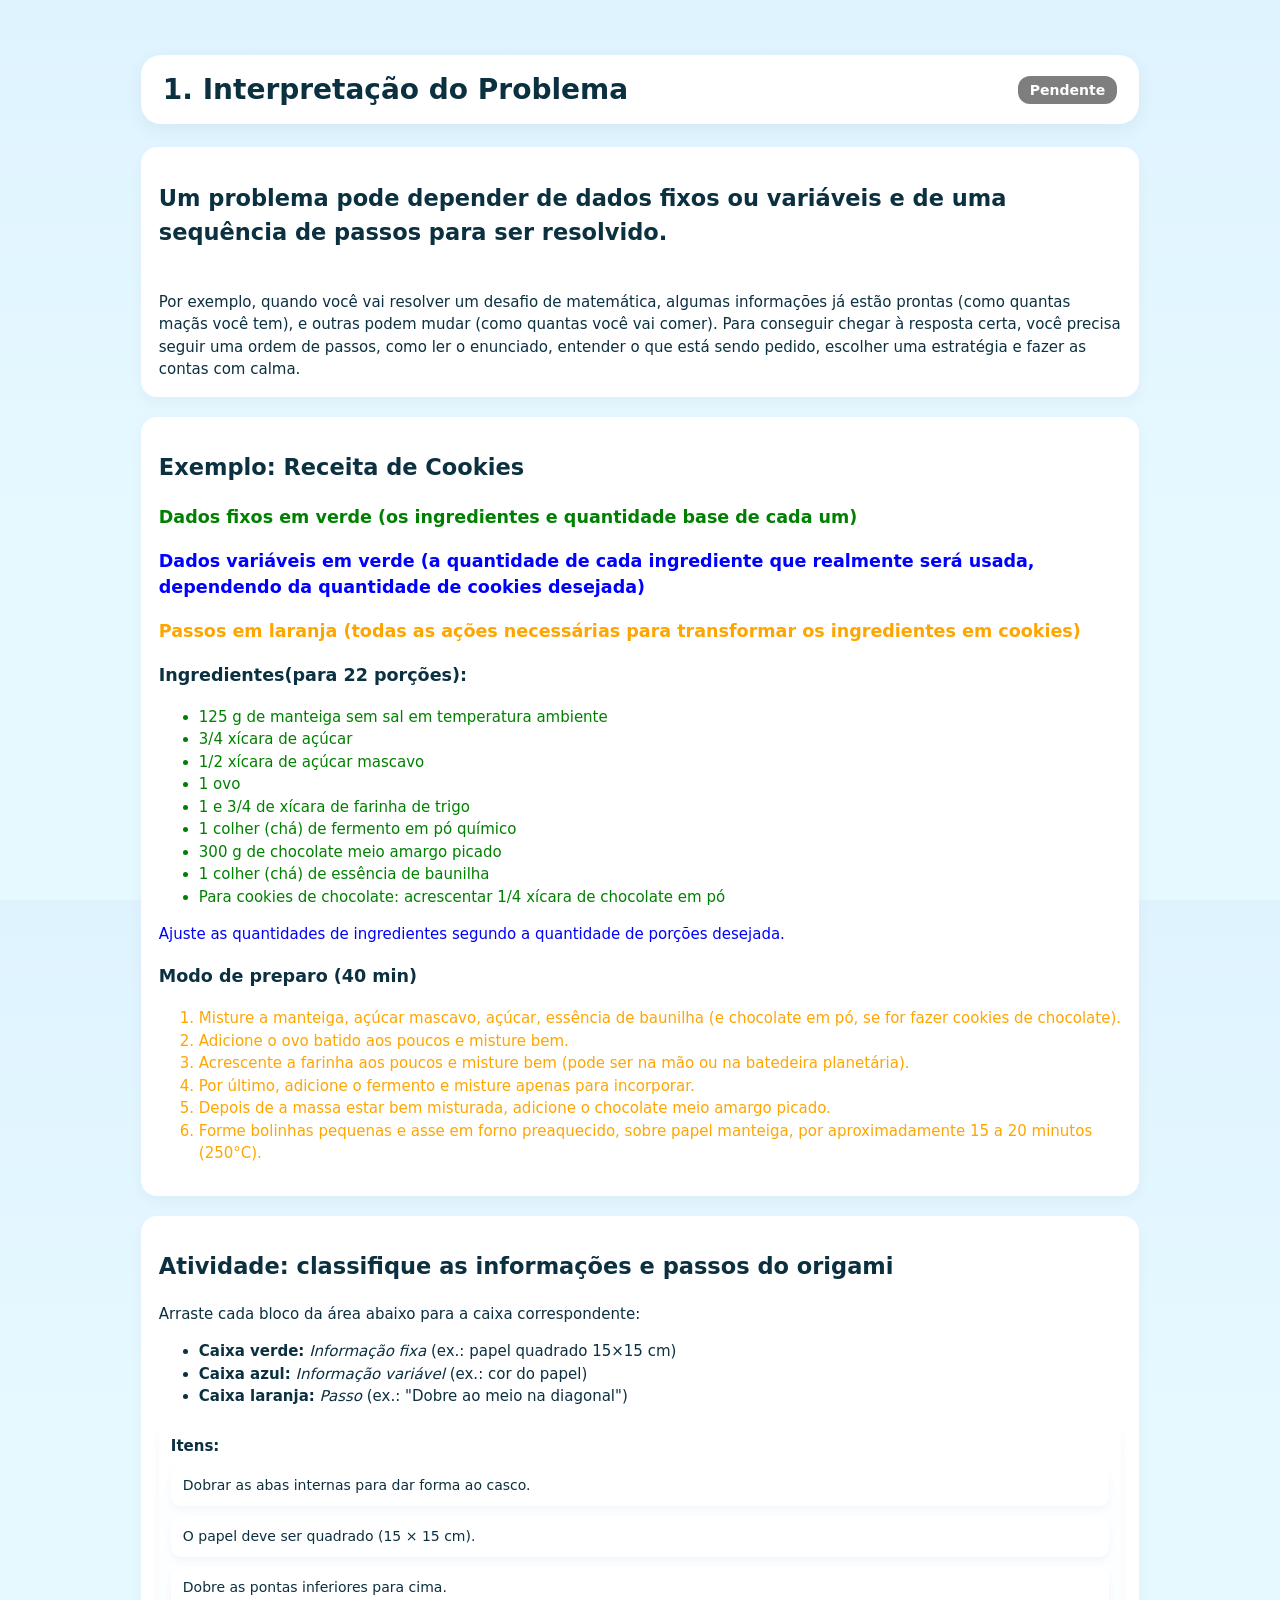
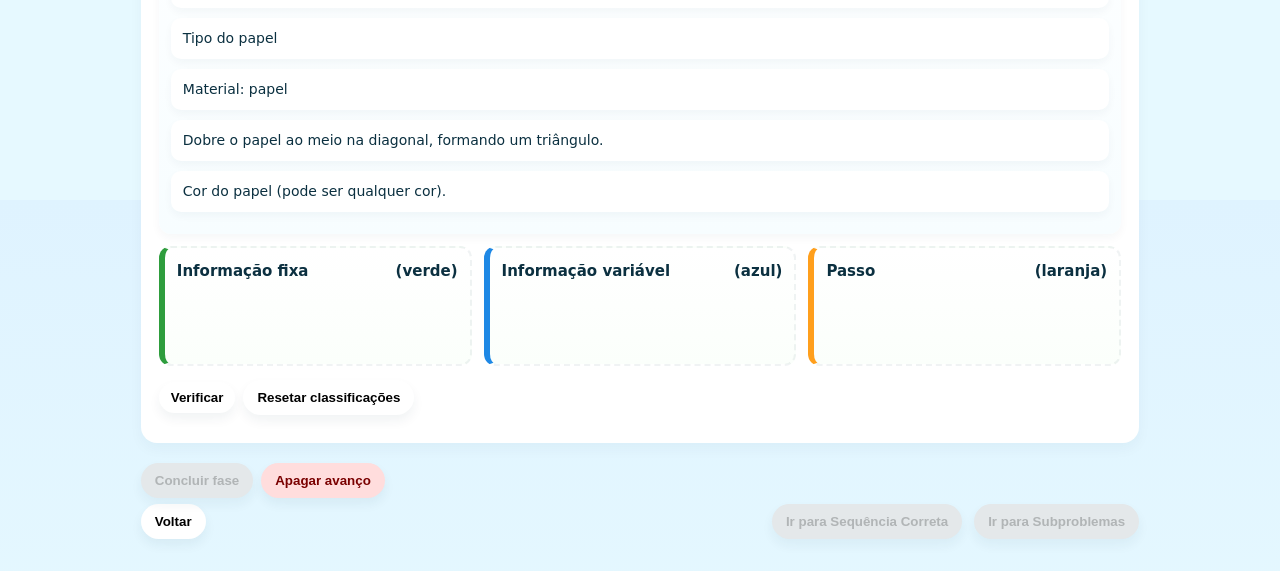
==== commit 83b4c7b6: "Merge pull request #9 from LuizGulhermeGeron/fase1 Fase 1 pronta" ====
--- a/Implementação/fase 1.html
+++ b/Implementação/fase 1.html
@@ -4,7 +4,213 @@
   <meta charset="utf-8" />
   <meta name="viewport" content="width=device-width, initial-scale=1" />
   <title>1. Interpretação do Problema — Origami</title>
-  <link rel="stylesheet" href="style.css">
+  <style>
+    :root{
+      --bg: #dff3ff;
+      --card: #ffffff;
+      --radius: 16px;
+      --gap: 20px;
+      --maxw: 1100px;
+      --text-color: #0b3040;
+      --green: #2e9d3d;
+      --blue: #1e88e5;
+      --orange: #ff9f1c;
+      --muted: #7e7e7e;
+    }
+
+    *{box-sizing:border-box}
+    html,body{
+      height:100%;
+      margin:0;
+      font-family: Inter, system-ui, -apple-system, "Segoe UI", Roboto, "Helvetica Neue", Arial;
+      background: linear-gradient(180deg, var(--bg), #e6f9ff 60%);
+      color: var(--text-color);
+      -webkit-font-smoothing:antialiased;
+      -moz-osx-font-smoothing:grayscale;
+    }
+
+    .page{
+      min-height:100%;
+      display:flex;
+      align-items:center;
+      justify-content:center;
+      padding:32px 16px;
+    }
+
+    .card{
+      width:100%;
+      max-width:var(--maxw);
+      display:grid;
+      grid-template-columns: 1fr 380px;
+      gap:var(--gap);
+    }
+
+    .title-box{
+      grid-column: 1 / -1;
+      background:var(--card);
+      padding:18px 22px;
+      border-radius: calc(var(--radius) + 4px);
+      box-shadow: 0 6px 18px rgba(11,48,64,0.06);
+      font-size:clamp(20px, 3.6vw, 28px);
+      font-weight:700;
+      display:flex;
+      align-items:center;
+      justify-content:space-between;
+    }
+
+    .text-block{
+      background:var(--card);
+      padding:16px 18px;
+      margin-bottom: 20px;
+      border-radius:var(--radius);
+      box-shadow: 0 6px 14px rgba(11,48,64,0.04);
+      line-height:1.5;
+      font-size:15px;
+    }
+
+    .controls{
+      display:flex;
+      gap:12px;
+      justify-content:space-between;
+      align-items:center;
+      margin-top:6px;
+      grid-column: 1 / -1;
+    }
+
+    .btn{
+      background: var(--card);
+      border:0;
+      padding:10px 14px;
+      border-radius:999px;
+      box-shadow: 0 6px 12px rgba(11,48,64,0.06);
+      cursor:pointer;
+      font-weight:600;
+      transition:transform .12s ease, box-shadow .12s ease, background .12s ease;
+    }
+
+    .btn:disabled{
+      background:#e5e5e5;
+      cursor:not-allowed;
+      opacity:0.8;
+    }
+
+    .btn:active{transform:translateY(1px)}
+    .btn:focus{outline:3px solid rgba(11,48,64,0.08)}
+
+    .btn.secondary{
+      padding:8px 12px;
+    }
+
+    .btn-danger{
+      background:#ffdddd;
+      color:#7a0000;
+      font-weight:700;
+    }
+
+    .sidebar{
+      display:flex;
+      flex-direction:column;
+      gap:12px;
+      align-items:stretch;
+      margin-bottom: 20px;
+    }
+
+    .pool{
+      background: linear-gradient(180deg,#fff 0,#f7fdff 100%);
+      padding:12px;
+      border-radius:12px;
+      min-height:280px;
+      box-shadow: 0 4px 10px rgba(11,48,64,0.04);
+      overflow:auto;
+    }
+
+    .pool h3{
+      margin:0 0 8px 0;
+      font-size:15px;
+    }
+
+    .draggable{
+      background:var(--card);
+      padding:10px 12px;
+      border-radius:10px;
+      box-shadow: 0 4px 8px rgba(11,48,64,0.04);
+      margin-bottom:10px;
+      cursor:grab;
+      user-select:none;
+      font-size:14px;
+    }
+
+    .draggable[aria-grabbed="true"]{opacity:0.7}
+
+    .dropzone{
+      background: linear-gradient(180deg,#ffffff 0,#fbfffb 100%);
+      border:2px dashed rgba(11,48,64,0.06);
+      padding:12px;
+      border-radius:12px;
+      min-height:120px;
+      display:flex;
+      flex-direction:column;
+      gap:8px;
+      align-items:stretch;
+      transition:background .12s ease, border-color .12s ease;
+    }
+
+    .dropzone.over{
+      border-color: rgba(11,48,64,0.12);
+      background: rgba(255,255,255,0.98);
+    }
+
+    .drop-title{
+      display:flex;
+      align-items:center;
+      justify-content:space-between;
+      gap:8px;
+      margin-bottom:6px;
+      font-weight:700;
+    }
+
+    .drop-grid{
+      display:grid;
+      grid-template-columns: 1fr;
+      gap:12px;
+    }
+
+    .drop-green{ border-left:6px solid var(--green); }
+    .drop-blue{ border-left:6px solid var(--blue); }
+    .drop-orange{ border-left:6px solid var(--orange); }
+
+    .status-badge{
+      float:right;
+      padding:6px 12px;
+      border-radius:12px;
+      font-size:14px;
+      font-weight:600;
+      color:white;
+    }
+
+    .status-pendente{
+      background:var(--muted);
+    }
+
+    .status-concluido{
+      background:var(--green);
+    }
+
+    .hint {
+      font-size:13px;
+      color: #334;
+      opacity:0.9;
+      margin-top:8px;
+    }
+
+    .result-correct{ background: linear-gradient(90deg, rgba(46,157,61,0.12), rgba(46,157,61,0.06)); border-left:4px solid var(--green); }
+    .result-wrong{ background: linear-gradient(90deg, rgba(255,159,28,0.06), rgba(255,50,50,0.02)); border-left:4px solid #e04e4e; }
+
+    @media (max-width: 980px){
+      .card{ grid-template-columns: 1fr; padding-bottom:20px; }
+      .sidebar{ order: 2; }
+    }
+  </style>
 </head>
 <body>
   <main class="page">
@@ -14,14 +220,8 @@
       </h1>
 
       <article class="text-block">
-        <h2>
-          Um <b style="color: blue;">algoritmo</b> é uma sequência de passos com início e fim que tem um objetivo claro, resolve um problema. Para criar algoritmos, é preciso compreender o problema, as informações que são dadas e as etapas para solucioná-lo.
-        </h2>
-      </article>
-
-      
-      <article class="text-block">
         <h2>Um problema pode depender de dados fixos ou variáveis e de uma sequência de passos para ser resolvido.</h2>
+        <br>
         Por exemplo, quando você vai resolver um desafio de matemática, algumas informações já estão prontas (como quantas maçãs você tem), e outras podem mudar (como quantas você vai comer). Para conseguir chegar à resposta certa, você precisa seguir uma ordem de passos, como ler o enunciado, entender o que está sendo pedido, escolher uma estratégia e fazer as contas com calma.
       </article>
 
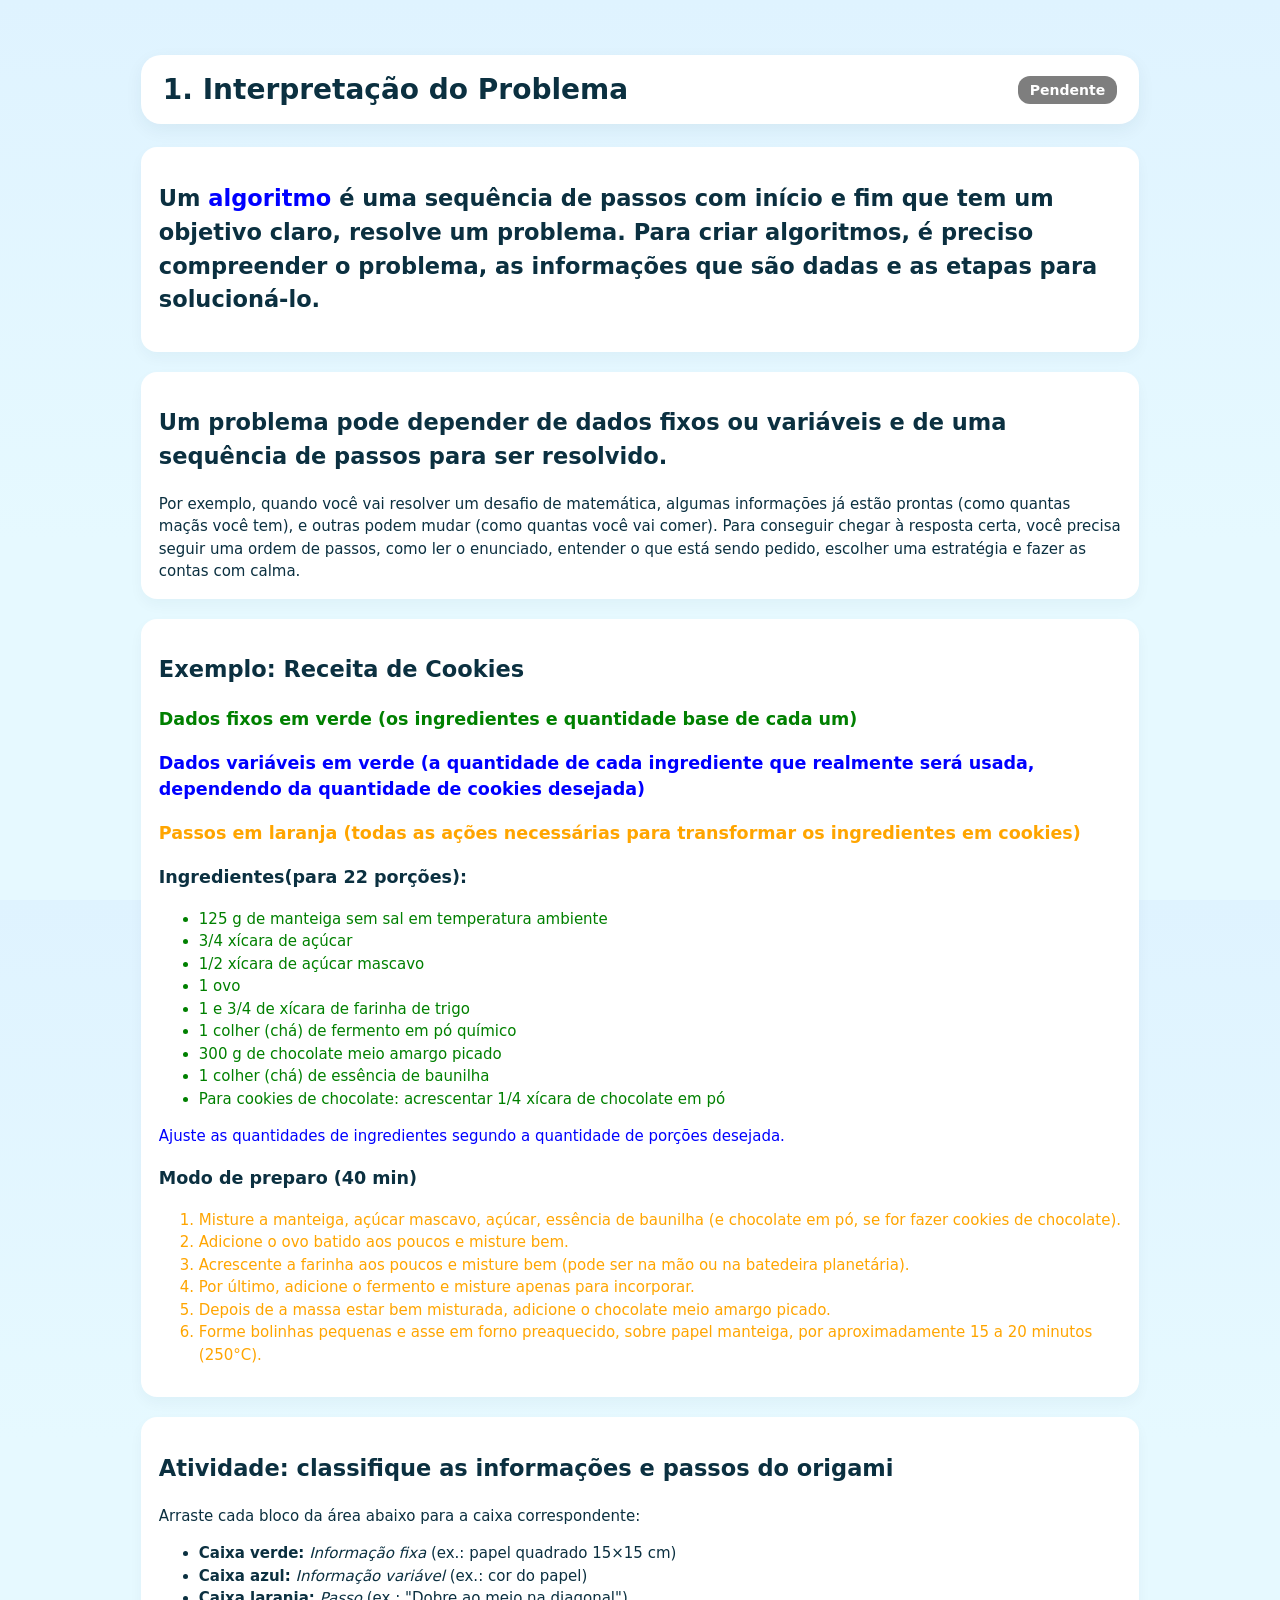
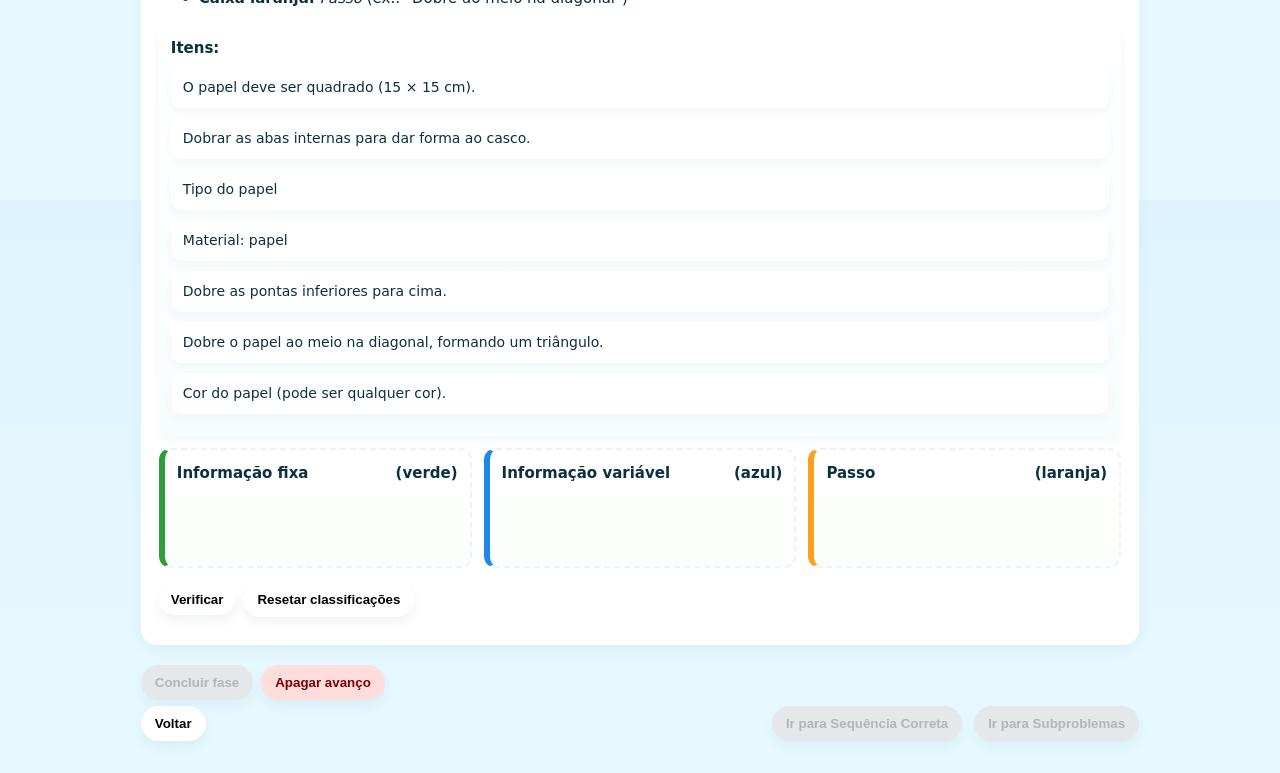
==== commit 3ae4a46e: "Merge pull request #15 from LuizGulhermeGeron/lugui Lugui" ====
--- a/Implementação/fase 1.html
+++ b/Implementação/fase 1.html
@@ -4,213 +4,7 @@
   <meta charset="utf-8" />
   <meta name="viewport" content="width=device-width, initial-scale=1" />
   <title>1. Interpretação do Problema — Origami</title>
-  <style>
-    :root{
-      --bg: #dff3ff;
-      --card: #ffffff;
-      --radius: 16px;
-      --gap: 20px;
-      --maxw: 1100px;
-      --text-color: #0b3040;
-      --green: #2e9d3d;
-      --blue: #1e88e5;
-      --orange: #ff9f1c;
-      --muted: #7e7e7e;
-    }
-
-    *{box-sizing:border-box}
-    html,body{
-      height:100%;
-      margin:0;
-      font-family: Inter, system-ui, -apple-system, "Segoe UI", Roboto, "Helvetica Neue", Arial;
-      background: linear-gradient(180deg, var(--bg), #e6f9ff 60%);
-      color: var(--text-color);
-      -webkit-font-smoothing:antialiased;
-      -moz-osx-font-smoothing:grayscale;
-    }
-
-    .page{
-      min-height:100%;
-      display:flex;
-      align-items:center;
-      justify-content:center;
-      padding:32px 16px;
-    }
-
-    .card{
-      width:100%;
-      max-width:var(--maxw);
-      display:grid;
-      grid-template-columns: 1fr 380px;
-      gap:var(--gap);
-    }
-
-    .title-box{
-      grid-column: 1 / -1;
-      background:var(--card);
-      padding:18px 22px;
-      border-radius: calc(var(--radius) + 4px);
-      box-shadow: 0 6px 18px rgba(11,48,64,0.06);
-      font-size:clamp(20px, 3.6vw, 28px);
-      font-weight:700;
-      display:flex;
-      align-items:center;
-      justify-content:space-between;
-    }
-
-    .text-block{
-      background:var(--card);
-      padding:16px 18px;
-      margin-bottom: 20px;
-      border-radius:var(--radius);
-      box-shadow: 0 6px 14px rgba(11,48,64,0.04);
-      line-height:1.5;
-      font-size:15px;
-    }
-
-    .controls{
-      display:flex;
-      gap:12px;
-      justify-content:space-between;
-      align-items:center;
-      margin-top:6px;
-      grid-column: 1 / -1;
-    }
-
-    .btn{
-      background: var(--card);
-      border:0;
-      padding:10px 14px;
-      border-radius:999px;
-      box-shadow: 0 6px 12px rgba(11,48,64,0.06);
-      cursor:pointer;
-      font-weight:600;
-      transition:transform .12s ease, box-shadow .12s ease, background .12s ease;
-    }
-
-    .btn:disabled{
-      background:#e5e5e5;
-      cursor:not-allowed;
-      opacity:0.8;
-    }
-
-    .btn:active{transform:translateY(1px)}
-    .btn:focus{outline:3px solid rgba(11,48,64,0.08)}
-
-    .btn.secondary{
-      padding:8px 12px;
-    }
-
-    .btn-danger{
-      background:#ffdddd;
-      color:#7a0000;
-      font-weight:700;
-    }
-
-    .sidebar{
-      display:flex;
-      flex-direction:column;
-      gap:12px;
-      align-items:stretch;
-      margin-bottom: 20px;
-    }
-
-    .pool{
-      background: linear-gradient(180deg,#fff 0,#f7fdff 100%);
-      padding:12px;
-      border-radius:12px;
-      min-height:280px;
-      box-shadow: 0 4px 10px rgba(11,48,64,0.04);
-      overflow:auto;
-    }
-
-    .pool h3{
-      margin:0 0 8px 0;
-      font-size:15px;
-    }
-
-    .draggable{
-      background:var(--card);
-      padding:10px 12px;
-      border-radius:10px;
-      box-shadow: 0 4px 8px rgba(11,48,64,0.04);
-      margin-bottom:10px;
-      cursor:grab;
-      user-select:none;
-      font-size:14px;
-    }
-
-    .draggable[aria-grabbed="true"]{opacity:0.7}
-
-    .dropzone{
-      background: linear-gradient(180deg,#ffffff 0,#fbfffb 100%);
-      border:2px dashed rgba(11,48,64,0.06);
-      padding:12px;
-      border-radius:12px;
-      min-height:120px;
-      display:flex;
-      flex-direction:column;
-      gap:8px;
-      align-items:stretch;
-      transition:background .12s ease, border-color .12s ease;
-    }
-
-    .dropzone.over{
-      border-color: rgba(11,48,64,0.12);
-      background: rgba(255,255,255,0.98);
-    }
-
-    .drop-title{
-      display:flex;
-      align-items:center;
-      justify-content:space-between;
-      gap:8px;
-      margin-bottom:6px;
-      font-weight:700;
-    }
-
-    .drop-grid{
-      display:grid;
-      grid-template-columns: 1fr;
-      gap:12px;
-    }
-
-    .drop-green{ border-left:6px solid var(--green); }
-    .drop-blue{ border-left:6px solid var(--blue); }
-    .drop-orange{ border-left:6px solid var(--orange); }
-
-    .status-badge{
-      float:right;
-      padding:6px 12px;
-      border-radius:12px;
-      font-size:14px;
-      font-weight:600;
-      color:white;
-    }
-
-    .status-pendente{
-      background:var(--muted);
-    }
-
-    .status-concluido{
-      background:var(--green);
-    }
-
-    .hint {
-      font-size:13px;
-      color: #334;
-      opacity:0.9;
-      margin-top:8px;
-    }
-
-    .result-correct{ background: linear-gradient(90deg, rgba(46,157,61,0.12), rgba(46,157,61,0.06)); border-left:4px solid var(--green); }
-    .result-wrong{ background: linear-gradient(90deg, rgba(255,159,28,0.06), rgba(255,50,50,0.02)); border-left:4px solid #e04e4e; }
-
-    @media (max-width: 980px){
-      .card{ grid-template-columns: 1fr; padding-bottom:20px; }
-      .sidebar{ order: 2; }
-    }
-  </style>
+  <link rel="stylesheet" href="style.css">
 </head>
 <body>
   <main class="page">
@@ -220,8 +14,14 @@
       </h1>
 
       <article class="text-block">
+        <h2>
+          Um <b style="color: blue;">algoritmo</b> é uma sequência de passos com início e fim que tem um objetivo claro, resolve um problema. Para criar algoritmos, é preciso compreender o problema, as informações que são dadas e as etapas para solucioná-lo.
+        </h2>
+      </article>
+
+      
+      <article class="text-block">
         <h2>Um problema pode depender de dados fixos ou variáveis e de uma sequência de passos para ser resolvido.</h2>
-        <br>
         Por exemplo, quando você vai resolver um desafio de matemática, algumas informações já estão prontas (como quantas maçãs você tem), e outras podem mudar (como quantas você vai comer). Para conseguir chegar à resposta certa, você precisa seguir uma ordem de passos, como ler o enunciado, entender o que está sendo pedido, escolher uma estratégia e fazer as contas com calma.
       </article>
 
--- a/Implementação/style.css
+++ b/Implementação/style.css
@@ -0,0 +1,204 @@
+:root{
+      --bg: #dff3ff;
+      --card: #ffffff;
+      --radius: 16px;
+      --gap: 20px;
+      --maxw: 1100px;
+      --text-color: #0b3040;
+      --green: #2e9d3d;
+      --blue: #1e88e5;
+      --orange: #ff9f1c;
+      --muted: #7e7e7e;
+    }
+
+    *{box-sizing:border-box}
+    html,body{
+      height:100%;
+      margin:0;
+      font-family: Inter, system-ui, -apple-system, "Segoe UI", Roboto, "Helvetica Neue", Arial;
+      background: linear-gradient(180deg, var(--bg), #e6f9ff 60%);
+      color: var(--text-color);
+      -webkit-font-smoothing:antialiased;
+      -moz-osx-font-smoothing:grayscale;
+    }
+
+    .page{
+      min-height:100%;
+      display:flex;
+      align-items:center;
+      justify-content:center;
+      padding:32px 16px;
+    }
+
+    .card{
+      width:100%;
+      max-width:var(--maxw);
+      grid-template-columns: 1fr 380px;
+      gap:var(--gap);
+    }
+
+    .title-box{
+      grid-column: 1 / -1;
+      background:var(--card);
+      padding:18px 22px;
+      border-radius: calc(var(--radius) + 4px);
+      box-shadow: 0 6px 18px rgba(11,48,64,0.06);
+      font-size:clamp(20px, 3.6vw, 28px);
+      font-weight:700;
+      display:flex;
+      align-items:center;
+      justify-content:space-between;
+    }
+
+    .text-block{
+      background:var(--card);
+      padding:16px 18px;
+      margin-bottom: 20px;
+      border-radius:var(--radius);
+      box-shadow: 0 6px 14px rgba(11,48,64,0.04);
+      line-height:1.5;
+      font-size:15px;
+    }
+
+    .controls{
+      display:flex;
+      gap:12px;
+      justify-content:space-between;
+      align-items:center;
+      margin-top:6px;
+      grid-column: 1 / -1;
+    }
+
+    .btn{
+      background: var(--card);
+      border:0;
+      padding:10px 14px;
+      border-radius:999px;
+      box-shadow: 0 6px 12px rgba(11,48,64,0.06);
+      cursor:pointer;
+      font-weight:600;
+      transition:transform .12s ease, box-shadow .12s ease, background .12s ease;
+    }
+
+    .btn:disabled{
+      background:#e5e5e5;
+      cursor:not-allowed;
+      opacity:0.8;
+    }
+
+    .btn:active{transform:translateY(1px)}
+    .btn:focus{outline:3px solid rgba(11,48,64,0.08)}
+
+    .btn.secondary{
+      padding:8px 12px;
+    }
+
+    .btn-danger{
+      background:#ffdddd;
+      color:#7a0000;
+      font-weight:700;
+    }
+
+    .sidebar{
+      display:flex;
+      flex-direction:column;
+      gap:12px;
+      align-items:stretch;
+      margin-bottom: 20px;
+    }
+
+    .pool{
+      background: linear-gradient(180deg,#fff 0,#f7fdff 100%);
+      padding:12px;
+      border-radius:12px;
+      min-height:280px;
+      box-shadow: 0 4px 10px rgba(11,48,64,0.04);
+      overflow:auto;
+    }
+
+    .pool h3{
+      margin:0 0 8px 0;
+      font-size:15px;
+    }
+
+    .draggable{
+      background:var(--card);
+      padding:10px 12px;
+      border-radius:10px;
+      box-shadow: 0 4px 8px rgba(11,48,64,0.04);
+      margin-bottom:10px;
+      cursor:grab;
+      user-select:none;
+      font-size:14px;
+    }
+
+    .draggable[aria-grabbed="true"]{opacity:0.7}
+
+    .dropzone{
+      background: linear-gradient(180deg,#ffffff 0,#fbfffb 100%);
+      border:2px dashed rgba(11,48,64,0.06);
+      padding:12px;
+      border-radius:12px;
+      min-height:120px;
+      display:flex;
+      flex-direction:column;
+      gap:8px;
+      align-items:stretch;
+      transition:background .12s ease, border-color .12s ease;
+    }
+
+    .dropzone.over{
+      border-color: rgba(11,48,64,0.12);
+      background: rgba(255,255,255,0.98);
+    }
+
+    .drop-title{
+      display:flex;
+      align-items:center;
+      justify-content:space-between;
+      gap:8px;
+      margin-bottom:6px;
+      font-weight:700;
+    }
+
+    .drop-grid{
+      display:grid;
+      grid-template-columns: 1fr;
+      gap:12px;
+    }
+
+    .drop-green{ border-left:6px solid var(--green); }
+    .drop-blue{ border-left:6px solid var(--blue); }
+    .drop-orange{ border-left:6px solid var(--orange); }
+
+    .status-badge{
+      float:right;
+      padding:6px 12px;
+      border-radius:12px;
+      font-size:14px;
+      font-weight:600;
+      color:white;
+    }
+
+    .status-pendente{
+      background:var(--muted);
+    }
+
+    .status-concluido{
+      background:var(--green);
+    }
+
+    .hint {
+      font-size:13px;
+      color: #334;
+      opacity:0.9;
+      margin-top:8px;
+    }
+
+    .result-correct{ background: linear-gradient(90deg, rgba(46,157,61,0.12), rgba(46,157,61,0.06)); border-left:4px solid var(--green); }
+    .result-wrong{ background: linear-gradient(90deg, rgba(255,159,28,0.06), rgba(255,50,50,0.02)); border-left:4px solid #e04e4e; }
+
+    @media (max-width: 980px){
+      .card{ grid-template-columns: 1fr; padding-bottom:20px; }
+      .sidebar{ order: 2; }
+    }
